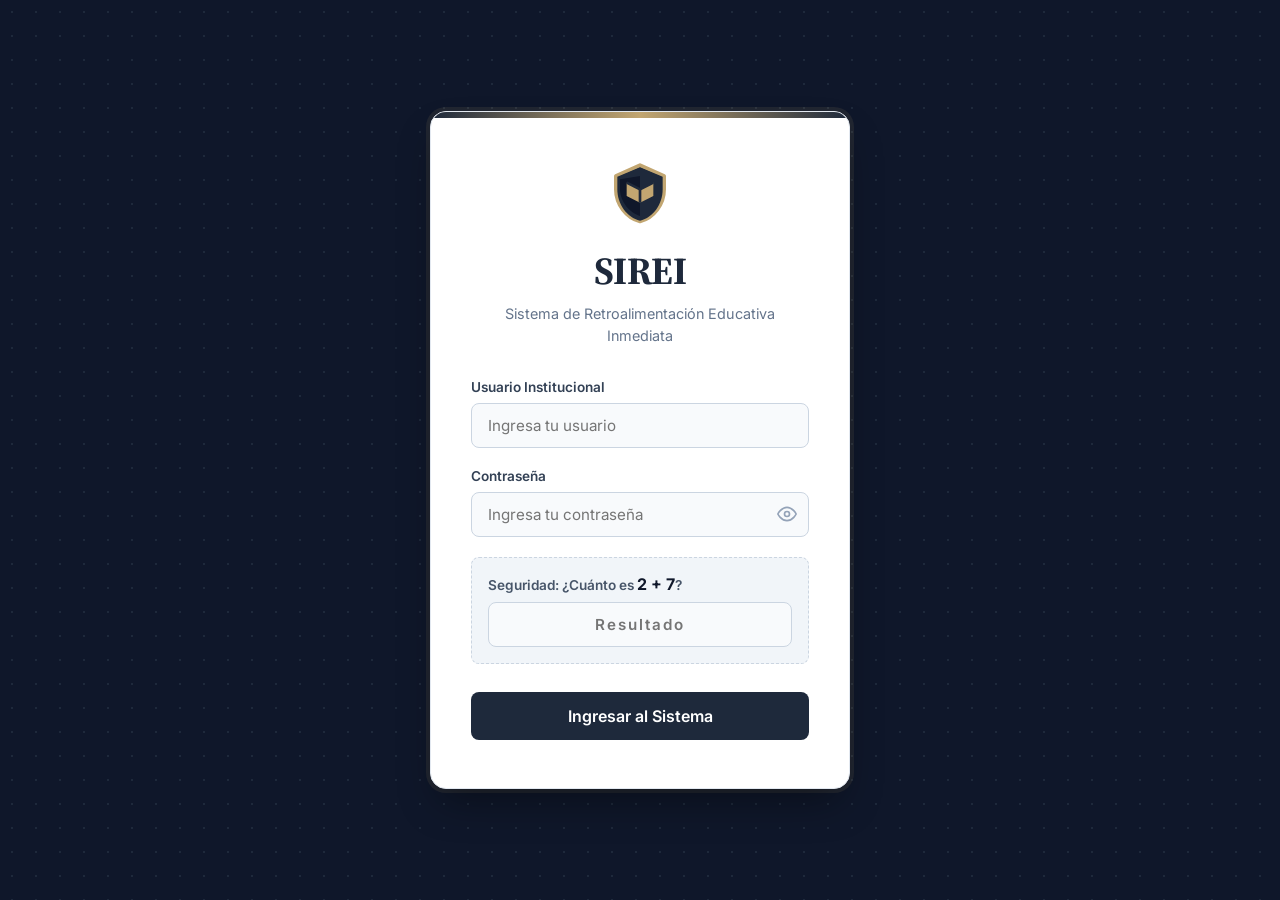
==== admin.html @ d6e6d1d4 "Add files via upload" ====
<!DOCTYPE html>
<html lang="es">
<head>
  <meta charset="UTF-8">
  <meta name="viewport" content="width=device-width, initial-scale=1.0, viewport-fit=cover">
  <meta name="description" content="SIREI - Panel Administrativo">
  <title>SIREI · Panel Administrativo</title>
  <link rel="icon" href="data:image/svg+xml,<svg xmlns='http://www.w3.org/2000/svg' viewBox='0 0 100 100'><path d='M50 10 L90 30 L50 50 L10 30 Z' fill='%231E3A8A'/><path d='M90 35 L90 70 L50 90 L50 55 Z' fill='%233B82F6'/><path d='M10 35 L10 70 L50 90 L50 55 Z' fill='%2360A5FA'/></svg>">
  <link href="https://fonts.googleapis.com/css2?family=Source+Serif+Pro:wght@400;600;700&family=Inter:wght@400;500;600;700&display=swap" rel="stylesheet">
  <link rel="stylesheet" href="https://cdn.jsdelivr.net/npm/bootstrap-icons@1.11.1/font/bootstrap-icons.css">
  <link rel="stylesheet" href="css/admin.css">
</head>
<body>
  <div class="app-container">
    <!-- Overlay for mobile sidebar -->
    <div class="sidebar-overlay" id="sidebarOverlay"></div>

    <!-- Barra lateral izquierda (Sidebar) -->
    <aside class="sidebar" id="sidebar">
      <div class="sidebar-header">
        <div class="sirei-titulo">
          <h2>SIREI <span class="badge-version">v2.0</span></h2>
          <p class="siglas-desc">Sistema de Retroalimentación Educativa Inmediata</p>
        </div>
      </div>
      <nav class="sidebar-nav">
        <a href="#" class="nav-item active" data-tab="datos">
          <i class="bi bi-building" style="color: #60A5FA;"></i> Datos Escolares
        </a>
        <a href="#" class="nav-item" data-tab="asignaturas">
          <i class="bi bi-book" style="color: #34D399;"></i> Mapa Curricular
        </a>
        <a href="#" class="nav-item" data-tab="docentes">
          <i class="bi bi-people" style="color: #FBBF24;"></i> Docentes
        </a>
        <a href="#" class="nav-item" data-tab="alumnos">
          <i class="bi bi-person-badge" style="color: #F87171;"></i> Alumnos
        </a>
        <a href="#" class="nav-item" data-tab="areas">
          <i class="bi bi-grid-3x3-gap-fill" style="color: #A78BFA;"></i> Áreas
        </a>
        <a href="#" class="nav-item" data-tab="actitudinal">
          <i class="bi bi-emoji-smile" style="color: #F472B6;"></i> Actitudinal
        </a>
        <a href="#" class="nav-item" data-tab="usuarios">
          <i class="bi bi-shield-lock" style="color: #F59E0B;"></i> Usuarios
        </a>
      </nav>
      <div class="sidebar-footer">
        <button id="logoutBtn" class="btn-logout"><i class="bi bi-box-arrow-right"></i> Cerrar sesión</button>
      </div>
    </aside>

    <!-- Área de contenido principal -->
    <main class="main-content">
      <!-- Barra superior con logo y usuario -->
      <header class="top-bar">
        <button class="menu-toggle" id="menuToggle">☰</button>
        <div class="logo-escuela-header" id="headerLogo">
          <!-- Aquí se cargará el logo de la escuela (más grande) -->
        </div>
        <div class="user-info">
          <div class="user-avatar">
            <i class="bi bi-person-circle"></i>
          </div>
          <div class="user-details">
            <span class="user-name" id="userName">Cargando...</span>
            <span class="user-role" id="userRole">Administrador</span>
          </div>
        </div>
      </header>

      <!-- Contenedor dinámico para las pestañas -->
      <div id="tabContent" class="tab-content-container"></div>
    </main>
  </div>

  <script src="js/config.js"></script>
  <script>
    const API_URL = SIREI_CONFIG.ADMIN_API_URL;
  </script>
  <script src="js/sirei.js"></script>
  <script src="js/export.js"></script>
  <script src="js/admin.js"></script>
  <script src="js/init.js"></script>
</body>
</html>
---- css/admin.css ----
:root {
  --color-primary: #1E3A8A;
  --color-primary-dark: #1E3A8A;
  --color-primary-light: #3B82F6;
  --color-gray-50: #f9fafb;
  --color-gray-100: #f3f4f6;
  --color-gray-200: #e5e7eb;
  --color-gray-600: #4b5563;
  --color-gray-700: #374151;
  --shadow-sm: 0 1px 2px 0 rgb(0 0 0 / 0.05);
  --shadow-md: 0 4px 6px -1px rgb(0 0 0 / 0.1);
  --radius-lg: 0.5rem;
}

* {
  margin: 0;
  padding: 0;
  box-sizing: border-box;
}

body {
  font-family: 'Source Serif Pro', 'Inter', sans-serif;
  background: var(--color-gray-100);
}

.app-container {
  display: flex;
  min-height: 100vh;
}

/* ========== SIDEBAR (escritorio) ========== */
.sidebar {
  width: 280px;
  background: white;
  border-right: 1px solid var(--color-gray-200);
  display: flex;
  flex-direction: column;
  position: fixed;
  height: 100vh;
  overflow-y: auto;
  transition: transform 0.3s ease;
  z-index: 1000;
}

/* Cabecera del sidebar */
.sidebar-header {
  display: flex;
  align-items: center;
  gap: 12px;
  padding: 24px;
  border-bottom: 1px solid var(--color-gray-200);
}

.sirei-titulo h2 {
  font-size: 1.5rem;
  font-weight: 700;
  color: var(--color-primary);
  margin: 0;
  display: flex;
  align-items: center;
  gap: 8px;
}

.badge-version {
  font-size: 0.65rem;
  background: #E0E7FF;
  color: #4338CA;
  padding: 2px 6px;
  border-radius: 4px;
  font-weight: 600;
  font-family: 'Inter', sans-serif;
}

.siglas-desc {
  font-size: 0.7rem;
  color: #6b7280;
  margin: 0;
  max-width: 160px;
  line-height: 1.3;
}

/* Navegación */
.sidebar-nav {
  flex: 1;
  padding: 24px 16px;
  display: flex;
  flex-direction: column;
  gap: 8px;
}

.nav-item {
  display: flex;
  align-items: center;
  gap: 12px;
  padding: 12px 16px;
  border-radius: var(--radius-lg);
  color: var(--color-gray-600);
  text-decoration: none;
  font-weight: 500;
  transition: all 0.2s;
}

.nav-item i {
  font-size: 1.25rem;
}

.nav-item:hover,
.nav-item.active {
  background: var(--color-primary-light);
  color: white;
}

.nav-item.active {
  background: var(--color-primary);
}

/* Footer sidebar */
.sidebar-footer {
  padding: 20px;
  border-top: 1px solid var(--color-gray-200);
}

.btn-logout {
  width: 100%;
  padding: 10px;
  background: none;
  border: 1px solid var(--color-gray-200);
  border-radius: var(--radius-lg);
  font-weight: 500;
  cursor: pointer;
  transition: all 0.2s;
}

.btn-logout:hover {
  background: #fee2e2;
  border-color: #fecaca;
  color: #dc2626;
}

/* ========== MAIN CONTENT (escritorio) ========== */
.main-content {
  flex: 1;
  margin-left: 280px;
  background: var(--color-gray-50);
}

/* Barra superior */
.top-bar {
  background: white;
  padding: 8px 32px;
  border-bottom: 1px solid var(--color-gray-200);
  display: flex;
  justify-content: space-between;
  align-items: center;
  position: sticky;
  top: 0;
  z-index: 10;
}

.logo-escuela-header img {
  max-height: 60px;
  width: auto;
  object-fit: contain;
  border-radius: 8px;
}

.user-info {
  display: flex;
  align-items: center;
  gap: 12px;
}

.user-avatar i {
  font-size: 32px;
  color: var(--color-gray-600);
}

.user-details {
  display: flex;
  flex-direction: column;
  align-items: flex-end;
}

.user-name {
  font-weight: 600;
  color: var(--color-gray-700);
}

.user-role {
  font-size: 0.75rem;
  color: var(--color-gray-600);
}

/* Botón hamburguesa (oculto en escritorio) */
.menu-toggle {
  display: none;
  background: none;
  border: none;
  font-size: 1.5rem;
  cursor: pointer;
  color: var(--color-gray-700);
  margin-right: 12px;
}

/* Contenedor de pestañas */
.tab-content-container {
  padding: 32px;
  overflow-x: auto;
  animation: fadeInTab 0.3s ease-in-out;
}

@keyframes fadeInTab {
  from { opacity: 0; transform: translateY(5px); }
  to { opacity: 1; transform: translateY(0); }
}

/* Tarjetas y formularios */
.card {
  background: white;
  border-radius: var(--radius-lg);
  box-shadow: 0 4px 6px rgba(0,0,0,0.05), 0 1px 3px rgba(0,0,0,0.03);
  border-top: 3px solid var(--color-primary);
  padding: 24px;
  margin-bottom: 24px;
  overflow-x: auto;
}

.card-title {
  font-size: 1.25rem;
  font-weight: 600;
  margin-bottom: 20px;
  color: var(--color-gray-700);
}

.form-group {
  margin-bottom: 16px;
}

label {
  display: block;
  font-size: 0.875rem;
  font-weight: 500;
  margin-bottom: 6px;
  color: var(--color-gray-700);
}

input,
select,
textarea {
  width: 100%;
  padding: 10px 12px;
  border: 1px solid var(--color-gray-200);
  border-radius: var(--radius-lg);
  font-size: 1rem;
  transition: all 0.2s;
  min-height: 44px;
}

input:focus {
  outline: none;
  border-color: var(--color-primary);
  box-shadow: 0 0 0 3px rgba(59, 130, 246, 0.1);
}

/* Botones */
.btn {
  padding: 8px 16px;
  border-radius: var(--radius-lg);
  font-weight: 500;
  cursor: pointer;
  border: none;
  min-height: 44px;
  display: inline-flex;
  align-items: center;
  justify-content: center;
}

.btn-primary {
  background: var(--color-primary);
  color: white;
}

.btn-primary:hover {
  background: var(--color-primary-dark);
}

.btn-secondary {
  background: #6b7280;
  color: white;
}

.btn-secondary:hover {
  background: #4b5563;
}

.btn-danger {
  background: #ef4444;
  color: white;
}

.btn-danger:hover {
  background: #dc2626;
}

/* Grupos de botones */
.form-buttons {
  margin-top: 20px;
  display: flex;
  gap: 12px;
}

/* Campos protegidos (solo lectura) */
.input-protected {
  background-color: #f3f4f6;
  color: #1f2937;
  border-color: #d1d5db;
  cursor: not-allowed;
}

/* Logo en configuración */
.config-logo {
  margin-bottom: 24px;
  padding-bottom: 16px;
  border-bottom: 1px solid #e5e7eb;
}

/* Listas de asignaturas/docentes */
.items-list {
  list-style: none;
  margin-top: 16px;
}

.list-item {
  display: flex;
  justify-content: space-between;
  align-items: center;
  padding: 12px;
  background: var(--color-gray-50);
  border-radius: var(--radius-lg);
  margin-bottom: 8px;
}

.list-item-text {
  font-weight: 500;
}

.delete-item-btn {
  background: none;
  border: none;
  color: #ef4444;
  cursor: pointer;
  font-size: 1rem;
}

.delete-item-btn:hover {
  color: #dc2626;
}

/* Loader moderno */
.loader-moderno {
  display: flex;
  flex-direction: column;
  align-items: center;
  justify-content: center;
  padding: 40px;
  color: var(--color-gray-600);
}
.spinner {
  width: 40px;
  height: 40px;
  border: 4px solid var(--color-gray-200);
  border-top: 4px solid var(--color-primary);
  border-radius: 50%;
  animation: spin 1s linear infinite;
  margin-bottom: 16px;
}
@keyframes spin {
  0% { transform: rotate(0deg); }
  100% { transform: rotate(360deg); }
}

/* Skeleton loader para tablas */
.skeleton-row {
  height: 24px;
  background: linear-gradient(90deg, #f0f0f0 25%, #e0e0e0 50%, #f0f0f0 75%);
  background-size: 200% 100%;
  animation: shimmer 1.5s infinite;
  border-radius: 4px;
  margin: 10px 0;
}
@keyframes shimmer {
  0% { background-position: 200% 0; }
  100% { background-position: -200% 0; }
}

/* Ordenamiento en tablas */
.sort-icon {
  font-size: 0.8rem;
  margin-left: 4px;
  color: var(--color-gray-400);
}
.sort-active {
  color: var(--color-primary);
}

.toast {
  position: fixed;
  bottom: 20px;
  right: 20px;
  background: #10b981;
  color: white;
  padding: 12px 24px;
  border-radius: var(--radius-lg);
  box-shadow: var(--shadow-md);
  z-index: 1000;
  animation: slideIn 0.3s ease;
}

@keyframes slideIn {
  from {
    transform: translateX(100%);
    opacity: 0;
  }
  to {
    transform: translateX(0);
    opacity: 1;
  }
}

/* ========== RESPONSIVE ========== */

/* Tablets y móviles en horizontal (≤ 768px) */
@media (max-width: 768px) {
  /* Sidebar oculto por defecto, se muestra con clase .mobile-open */
  .sidebar {
    transform: translateX(-100%);
    width: 260px;
  }
  
  .sidebar.mobile-open {
    transform: translateX(0);
  }
  
  /* Botón hamburguesa */
  .menu-toggle {
    display: block;
  }
  
  /* Main content ocupa todo el ancho */
  .main-content {
    margin-left: 0;
  }
  
  /* Ajustes de la barra superior */
  .top-bar {
    padding: 8px 16px;
  }
  
  .logo-escuela-header img {
    max-height: 45px;
  }
  
  .user-name {
    font-size: 0.9rem;
  }
  
  .user-role {
    font-size: 0.7rem;
  }
  
  /* Contenido */
  .tab-content-container {
    padding: 16px;
  }
  
  .card {
    padding: 16px;
  }
  
  /* Botones apilados */
  .form-buttons {
    flex-direction: column;
    gap: 8px;
  }
  
  .btn-primary,
  .btn-secondary {
    width: 100%;
    margin-left: 0;
  }
  
  /* Configuración del logo */
  .config-logo img {
    width: 80px !important;
  }
}

/* Móviles pequeños (≤ 480px) */
@media (max-width: 480px) {
  .top-bar {
    padding: 6px 12px;
  }
  
  .logo-escuela-header img {
    max-height: 35px;
  }
  
  .user-avatar i {
    font-size: 24px;
  }
  
  .user-name {
    font-size: 0.8rem;
  }
  
  .user-role {
    font-size: 0.7rem;
  }
  
  .tab-content-container {
    padding: 12px;
  }
  
  .card {
    padding: 12px;
  }
  
  input,
  select,
  textarea,
  .btn {
    font-size: 16px; /* Evita zoom en iOS */
  }
  
  .siglas-desc {
    font-size: 0.6rem;
    max-width: 120px;
  }
}

/* Soporte para dispositivos táctiles (hover menos agresivo) */
@media (hover: hover) {
  .btn-primary:hover,
  .btn-secondary:hover,
  .btn-logout:hover,
  .delete-item-btn:hover {
    transform: translateY(-1px);
    transition: 0.1s;
  }
}

/* Ajuste para la barra lateral cuando se abre en móvil (overlay opcional) */
.sidebar-overlay {
  position: fixed;
  top: 0;
  left: 0;
  width: 100%;
  height: 100%;
  background-color: rgba(0, 0, 0, 0.5);
  z-index: 999;
  display: none;
}

.sidebar-overlay.active {
  display: block;
}

.asignaturas-table {
  width: 100%;
  border-collapse: collapse;
}
.asignaturas-table th, .asignaturas-table td {
  text-align: left;
  padding: 10px;
  border-bottom: 1px solid #e5e7eb;
}
.asignaturas-table th {
  background-color: #f9fafb;
  font-weight: 600;
}

.asignaturas-table th, .asignaturas-table td {
  padding: 10px;
  text-align: left;
  border-bottom: 1px solid #e5e7eb;
}
.asignaturas-table th {
  background-color: #f9fafb;
  font-weight: 600;
}
@media (max-width: 768px) {
  .asignaturas-table, .asignaturas-table thead, .asignaturas-table tbody, .asignaturas-table tr, .asignaturas-table td,
  .alumnos-table, .alumnos-table thead, .alumnos-table tbody, .alumnos-table tr, .alumnos-table td,
  .docentes-table, .docentes-table thead, .docentes-table tbody, .docentes-table tr, .docentes-table td {
    display: block;
  }
  .asignaturas-table thead tr, .alumnos-table thead tr, .docentes-table thead tr { display: none; }
  .asignaturas-table tr, .alumnos-table tr, .docentes-table tr { margin-bottom: 16px; border: 1px solid #e5e7eb; border-radius: 8px; }
  .asignaturas-table td, .alumnos-table td, .docentes-table td { display: flex; justify-content: space-between; align-items: center; padding: 12px 8px; border-bottom: 1px solid #f3f4f6; }
  .asignaturas-table td::before, .alumnos-table td::before, .docentes-table td::before { content: attr(data-label); font-weight: bold; width: 40%; }
}



/* Estilos para formularios en grid */
.form-grid {
  display: grid;
  grid-template-columns: repeat(auto-fill, minmax(280px, 1fr));
  gap: 20px;
}
.input-error {
  border: 2px solid #ef4444 !important;
  background-color: #fee2e2 !important;
}
.carrera-item, .tutor-item {
  background: #f9fafb;
  border-radius: 12px;
  padding: 16px;
  margin-bottom: 16px;
  border: 1px solid #e5e7eb;
}
.carrera-item select, .carrera-item input,
.tutor-item select, .tutor-item input {
  width: 100%;
}
.docentes-table th {
  background: #f3f4f6;
  font-weight: 600;
  cursor: pointer;
  user-select: none;
}
.alumnos-table th {
  cursor: pointer;
  user-select: none;
}

/* Estilos para Áreas */
.area-grid {
  display: grid;
  grid-template-columns: repeat(auto-fill, minmax(250px, 1fr));
  gap: 1.5rem;
  margin-bottom: 2rem;
}
.area-card {
  background: white;
  border-radius: 12px;
  border: 1px solid #e5e7eb;
  padding: 1.5rem;
  box-shadow: 0 4px 6px rgba(0,0,0,0.05);
  transition: transform 0.2s ease, box-shadow 0.2s ease;
  position: relative;
  overflow: hidden;
}
.area-card:hover {
  transform: translateY(-5px);
  box-shadow: 0 10px 15px rgba(0,0,0,0.1);
}
.area-card::before {
  content: '';
  position: absolute;
  top: 0;
  left: 0;
  width: 100%;
  height: 4px;
  background: var(--color-primary);
}
.area-header {
  display: flex;
  align-items: center;
  gap: 10px;
  margin-bottom: 1rem;
}
.area-icon {
  background: #eff6ff;
  color: var(--color-primary);
  width: 40px;
  height: 40px;
  border-radius: 8px;
  display: flex;
  align-items: center;
  justify-content: center;
  font-size: 1.25rem;
}
.area-title {
  font-size: 1.125rem;
  font-weight: 600;
  color: #1f2937;
  margin: 0;
}
.area-stats {
  display: flex;
  gap: 15px;
  margin-bottom: 1.5rem;
}
.stat-item {
  display: flex;
  flex-direction: column;
}
.stat-value {
  font-size: 1.25rem;
  font-weight: 700;
  color: var(--color-primary);
}
.stat-label {
  font-size: 0.75rem;
  color: #6b7280;
  text-transform: uppercase;
  letter-spacing: 0.05em;
}

/* Botones modernos (consolidados) */
.btn-modern {
  display: inline-flex;
  align-items: center;
  gap: 6px;
  padding: 8px 16px;
  border: none;
  border-radius: 8px;
  font-weight: 500;
  font-size: 0.875rem;
  cursor: pointer;
  transition: all 0.2s ease;
  box-shadow: 0 1px 3px rgba(0,0,0,0.05);
}
.btn-modern i { font-size: 1.1rem; }
.btn-modern:disabled { opacity: 0.5; cursor: not-allowed; box-shadow: none; transform: none !important; }
.btn-modern:not(:disabled):hover { transform: translateY(-2px); box-shadow: 0 4px 8px rgba(0,0,0,0.1); }
.btn-primary-modern { background: #1E3A8A; color: white; }
.btn-primary-modern:not(:disabled):hover { background: #1e40af; }
.btn-secondary-modern { background: #6b7280; color: white; }
.btn-secondary-modern:not(:disabled):hover { background: #4b5563; }
.btn-success-modern { background: #059669; color: white; }
.btn-success-modern:not(:disabled):hover { background: #047857; }
.btn-info-modern { background: #3b82f6; color: white; }
.btn-info-modern:not(:disabled):hover { background: #2563eb; }
.btn-warning-modern { background: #f59e0b; color: white; }
.btn-warning-modern:not(:disabled):hover { background: #d97706; }
.btn-danger-modern { background: #ef4444; color: white; }
.btn-danger-modern:not(:disabled):hover { background: #dc2626; }
.btn-dark-modern { background: #1f2937; color: white; }
.btn-dark-modern:not(:disabled):hover { background: #111827; }

/* Tabla hover */
.alumnos-table tbody tr { transition: background-color 0.2s; }
.alumnos-table tbody tr:hover, .docentes-table tbody tr:hover, .asignaturas-table tbody tr:hover {
  background-color: #f3f4f6;
}
.alumnos-table tbody tr.selected { background-color: #dbeafe; }
.seleccion-alumno { width: 18px; height: 18px; cursor: pointer; }




/* ============================================================
   ESTILOS PARA EL PANEL DEL DOCENTE (ASISTENCIA, SALIDAS, ETC.)
   ============================================================ */

.panel-docente {
  padding: 0 10px;
}

.panel-docente .nav-paneles {
  display: flex;
  gap: 8px;
  margin-bottom: 16px;
  flex-wrap: wrap;
  justify-content: center;
}

.panel-docente .nav-paneles button {
  flex: 1;
  min-width: 80px;
  padding: 10px 12px;
  border: none;
  border-radius: 8px;
  font-weight: 600;
  background: #e5e7eb;
  color: #4b5563;
  font-size: 0.9rem;
}

.panel-docente .nav-paneles button.activo {
  background: #1E3A8A;
  color: white;
}

.panel-docente .contenido-panel {
  display: none;
  animation: fadeIn 0.3s ease;
}

.panel-docente .contenido-panel.activo {
  display: block;
}

.btn-aspecto {
  flex: 1;
  min-width: 120px;
  padding: 10px 12px;
  border: 1px solid #d1d5db;
  border-radius: 8px;
  font-weight: 600;
  background: #fff;
  color: #4b5563;
  font-size: 0.9rem;
  cursor: pointer;
  transition: background 0.2s, color 0.2s, border-color 0.2s;
}

.btn-aspecto:hover {
  border-color: #93c5fd;
  background: #eff6ff;
}

.btn-aspecto.activo {
  background: #1E3A8A;
  border-color: #1E3A8A;
  color: white;
}

.btn-flotante-salidas {
  position: fixed;
  bottom: 20px;
  right: 20px;
  background: #f59e0b;
  color: white;
  border: none;
  border-radius: 50%;
  width: 60px;
  height: 60px;
  font-size: 28px;
  box-shadow: 0 4px 12px rgba(0,0,0,0.3);
  z-index: 100;
  display: flex;
  align-items: center;
  justify-content: center;
}

.modal-salidas-full {
  position: fixed;
  top: 0;
  left: 0;
  width: 100%;
  height: 100%;
  background: white;
  z-index: 200;
  overflow-y: auto;
  padding: 20px;
  display: none;
  flex-direction: column;
}

.modal-salidas-full.abierto {
  display: flex;
}

.modal-salidas-full .header {
  display: flex;
  justify-content: space-between;
  align-items: center;
  margin-bottom: 20px;
}

.modal-salidas-full .header h2 {
  margin: 0;
}

.boton-motivo {
  display: block;
  width: 100%;
  padding: 16px;
  margin-bottom: 12px;
  border: 2px solid #e5e7eb;
  border-radius: 12px;
  background: #f9fafb;
  font-size: 1.2rem;
  font-weight: 600;
  text-align: left;
  display: flex;
  align-items: center;
  gap: 12px;
}

.boton-motivo i {
  font-size: 1.8rem;
}

.boton-motivo:active {
  background: #dbeafe;
  border-color: #1E3A8A;
}

.boton-motivo.otro {
  border-style: dashed;
}

.campo-otro-motivo {
  display: none;
  margin-top: 8px;
  padding: 12px;
  background: #f3f4f6;
  border-radius: 8px;
}

.campo-otro-motivo textarea {
  width: 100%;
  padding: 10px;
  border-radius: 6px;
  border: 1px solid #d1d5db;
  font-size: 1rem;
}

@keyframes fadeIn {
  from { opacity: 0; transform: translateY(10px); }
  to { opacity: 1; transform: translateY(0); }
}

/* ===== LISTA MANUAL DE ASISTENCIA (CORREGIDA) ===== */
.lista-alumnos-manual .alumno-item {
  display: flex;
  justify-content: space-between;
  align-items: center;
  padding: 10px 0;
  border-bottom: 1px solid #e5e7eb;
  gap: 10px;
}

.lista-alumnos-manual .alumno-item span {
  flex: 3; /* Ocupa más espacio que el selector */
  font-size: 0.95rem;
  word-break: break-word;
  padding-right: 8px;
}

.lista-alumnos-manual .alumno-item select {
  flex: 0 0 auto; /* No se expande */
  min-width: 70px;
  max-width: 110px;
  padding: 6px 8px;
  border-radius: 6px;
  border: 1px solid #d1d5db;
  background: white;
  font-size: 0.85rem;
}

/* En móviles, apilar verticalmente */
@media (max-width: 480px) {
  .lista-alumnos-manual .alumno-item {
    flex-wrap: wrap;
    gap: 4px;
  }
  .lista-alumnos-manual .alumno-item span {
    flex: 1 1 100%; /* Ocupa toda la línea */
    padding-right: 0;
  }
  .lista-alumnos-manual .alumno-item select {
    flex: 1 1 auto;
    width: 100%;
    max-width: 100%;
    min-width: unset;
  }
}


.modal-salidas-full {
  position: fixed;
  top: 0;
  left: 0;
  width: 100%;
  height: 100%;
  background: rgba(0,0,0,0.5);
  backdrop-filter: blur(4px);
  z-index: 200;
  display: none;
  justify-content: center;
  align-items: center;
  overflow-y: auto;
}
.modal-salidas-full.abierto {
  display: flex;
}
.modal-salidas-full > div {
  background: white;
  width: 95%;
  max-width: 500px;
  max-height: 90vh;
  border-radius: 20px;
  display: flex;
  flex-direction: column;
  box-shadow: 0 20px 60px rgba(0,0,0,0.3);
}

@media (max-width: 768px) {
  .modal-salidas-full > div {
    width: 100%;
    max-width: 100%;
    height: 100%;
    max-height: 100%;
    border-radius: 0;
  }
  
  .panel-docente .nav-paneles button {
    font-size: 0.8rem;
    padding: 12px 8px;
    flex: 1 1 calc(33% - 8px);
  }
}
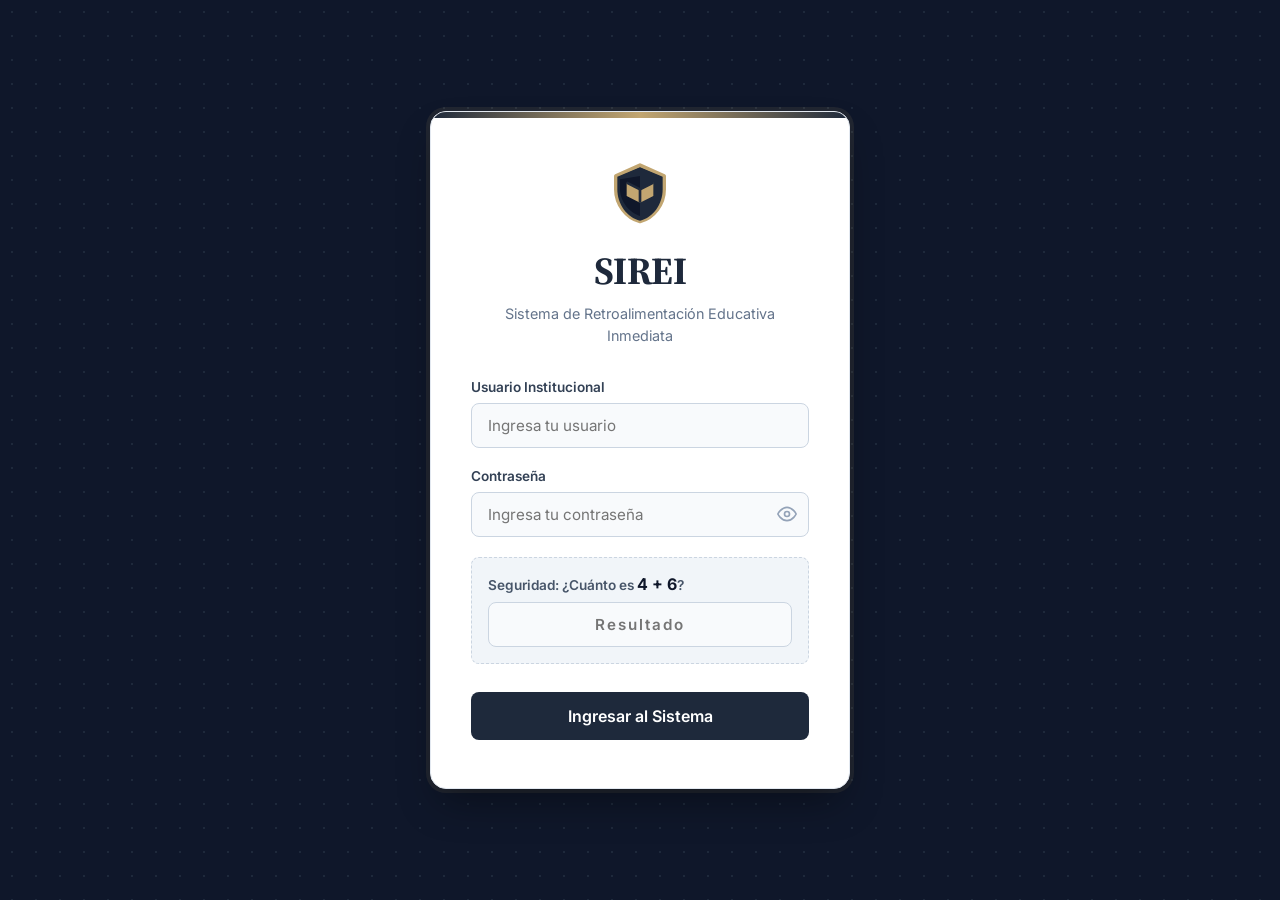
==== commit 6afd1e16: "Update admin.html" ====
--- a/admin.html
+++ b/admin.html
@@ -9,6 +9,18 @@
   <link href="https://fonts.googleapis.com/css2?family=Source+Serif+Pro:wght@400;600;700&family=Inter:wght@400;500;600;700&display=swap" rel="stylesheet">
   <link rel="stylesheet" href="https://cdn.jsdelivr.net/npm/bootstrap-icons@1.11.1/font/bootstrap-icons.css">
   <link rel="stylesheet" href="css/admin.css">
+
+  <!-- PWA: instalable, carga rápida y funciona sin conexión -->
+  <link rel="manifest" href="manifest.json">
+  <meta name="theme-color" content="#1E3A8A">
+  <link rel="apple-touch-icon" href="icon-192.png">
+  <script>
+    if ('serviceWorker' in navigator && location.protocol.indexOf('http') === 0) {
+      window.addEventListener('load', function () {
+        navigator.serviceWorker.register('sw.js').catch(function () {});
+      });
+    }
+  </script>
 </head>
 <body>
   <div class="app-container">
@@ -84,4 +96,4 @@
   <script src="js/admin.js"></script>
   <script src="js/init.js"></script>
 </body>
-</html>+</html>
--- a/css/admin.css
+++ b/css/admin.css
@@ -1004,4 +1004,111 @@
     padding: 12px 8px;
     flex: 1 1 calc(33% - 8px);
   }
-}+}
+
+/* ============================================================
+   MEJORA: Modal de Salidas en móvil (scroll y layout)
+   ============================================================ */
+
+/* Asegura que el modal ocupe toda la pantalla en móvil */
+@media (max-width: 768px) {
+  .modal-salidas-full {
+    align-items: stretch !important;
+    padding: 0 !important;
+  }
+  .modal-salidas-full > div {
+    width: 100% !important;
+    max-width: 100% !important;
+    height: 100vh !important;
+    max-height: 100vh !important;
+    border-radius: 0 !important;
+    display: flex !important;
+    flex-direction: column !important;
+  }
+  /* El contenido del modal debe scroll */
+  .modal-salidas-full > div > div:last-child {
+    flex: 1 !important;
+    overflow-y: auto !important;
+    padding-bottom: 20px !important;
+  }
+  /* Botones de acción en columna en móvil */
+  .modal-salidas-full .btn-salida,
+  .modal-salidas-full .btn-entrada {
+    font-size: 1rem !important;
+    padding: 14px !important;
+  }
+  /* Grid de motivos en una sola columna en móvil */
+  .modal-salidas-full .boton-motivo {
+    grid-column: span 1 !important;
+    font-size: 1rem !important;
+    padding: 12px !important;
+  }
+  .modal-salidas-full .boton-motivo.otro {
+    grid-column: span 1 !important;
+  }
+  .modal-salidas-full #seccion-motivo > div {
+    grid-template-columns: 1fr 1fr !important;
+    gap: 8px !important;
+  }
+  /* Ajuste del input de alumno */
+  .modal-salidas-full #inputSalidaFull {
+    font-size: 16px !important; /* Evita zoom en iOS */
+  }
+  /* Botón de confirmar más grande y visible */
+  .modal-salidas-full .btn-confirmar {
+    font-size: 1.1rem !important;
+    padding: 16px !important;
+  }
+}
+
+/* Para pantallas muy pequeñas (≤ 400px) */
+@media (max-width: 400px) {
+  .modal-salidas-full #seccion-motivo > div {
+    grid-template-columns: 1fr !important;
+  }
+  .modal-salidas-full .boton-motivo {
+    font-size: 0.9rem !important;
+    padding: 10px !important;
+  }
+}
+
+/* ============================================================
+   P5: Pantalla de confirmación de salidas/entradas (tapa el modal)
+   P4: Icono de baño ocupado/desocupado
+   ============================================================ */
+#confirmacionSalidaEntrada {
+  position: absolute;
+  inset: 0;
+  z-index: 500;
+}
+#confirmacionSalidaEntrada .confirmacion-overlay {
+  position: absolute;
+  inset: 0;
+  display: flex;
+  align-items: center;
+  justify-content: center;
+  padding: 20px;
+  background: rgba(0,0,0,0.78);
+}
+#confirmacionSalidaEntrada .confirmacion-tarjeta {
+  background: #ffffff;
+  border-radius: 18px;
+  padding: 28px 24px;
+  max-width: 420px;
+  width: 100%;
+  text-align: center;
+  box-shadow: 0 20px 60px rgba(0,0,0,0.4);
+}
+#iconoBano {
+  display: inline-flex;
+  align-items: center;
+  font-weight: 700;
+}
+@media (max-width: 480px) {
+  #confirmacionSalidaEntrada .confirmacion-tarjeta {
+    padding: 24px 18px;
+  }
+  #confirmacionSalidaEntrada .confirmacion-tarjeta h2 {
+    font-size: 1.35rem !important;
+  }
+}
